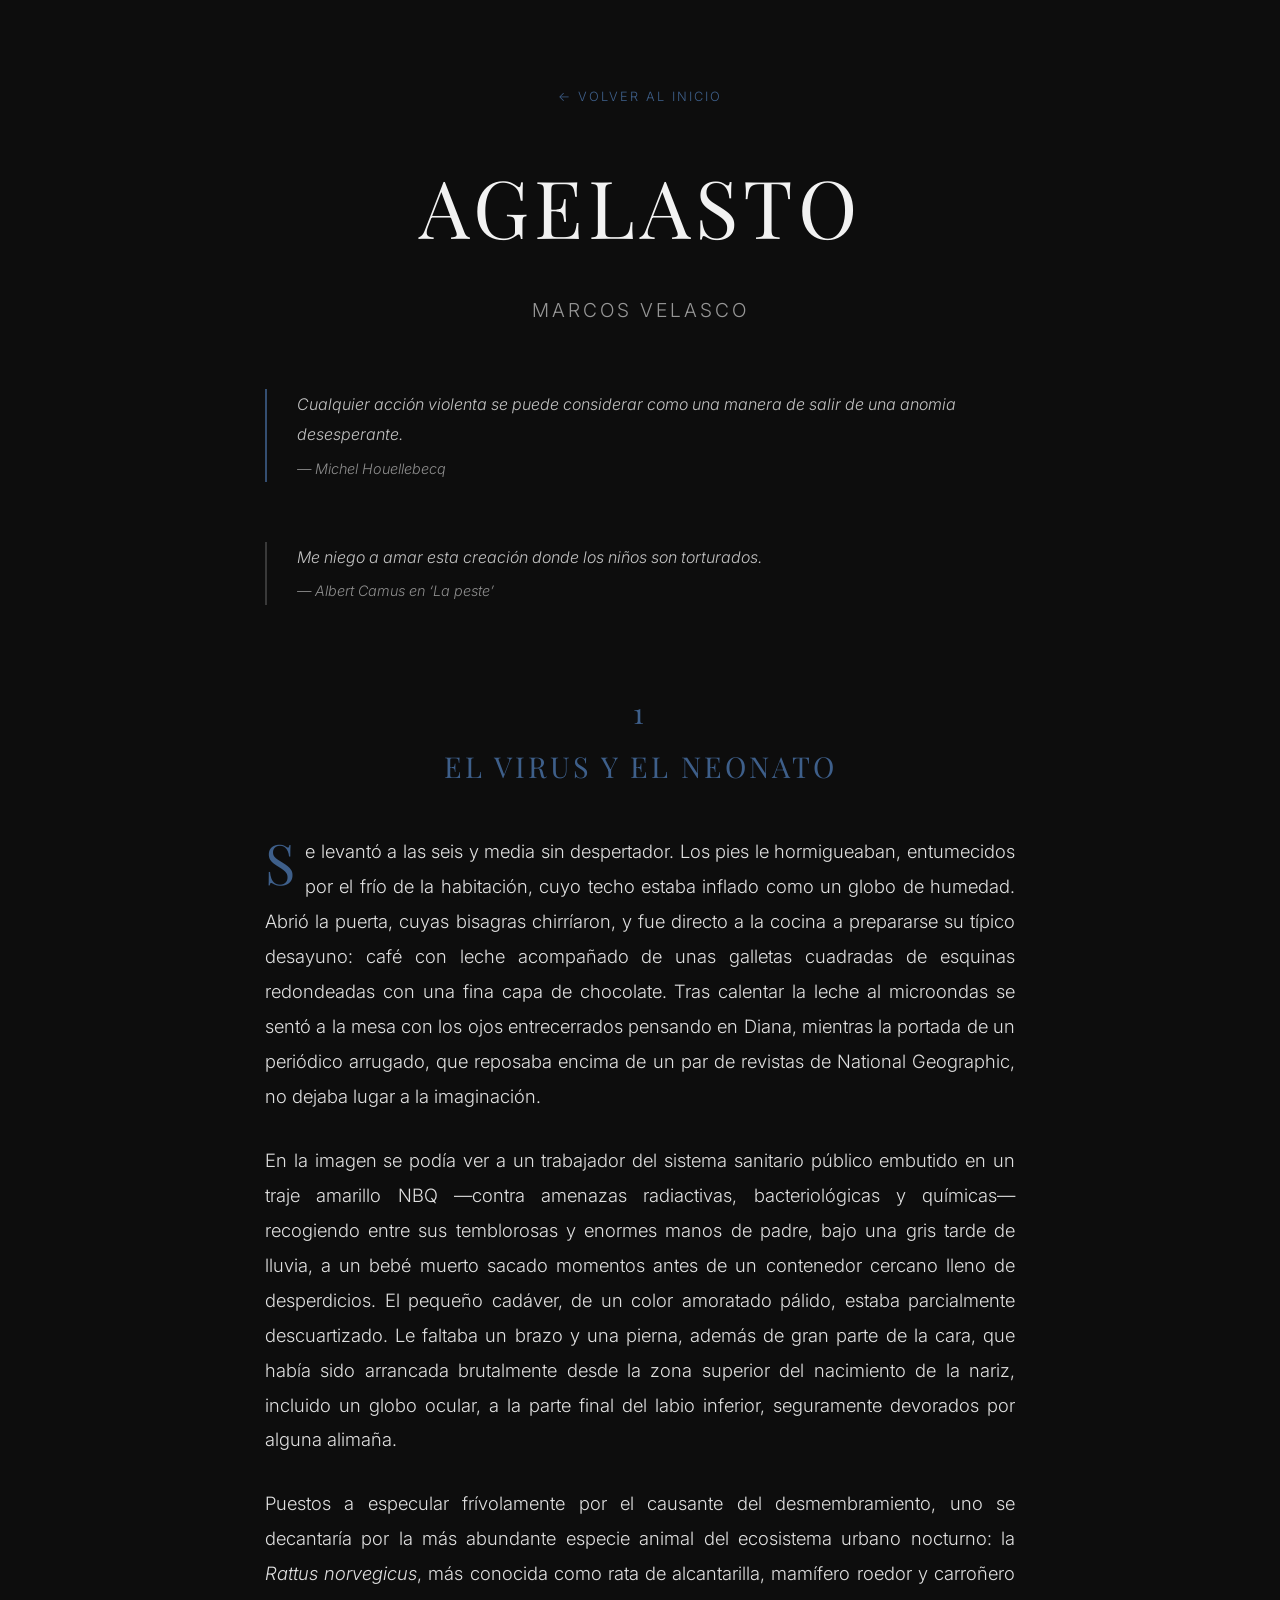
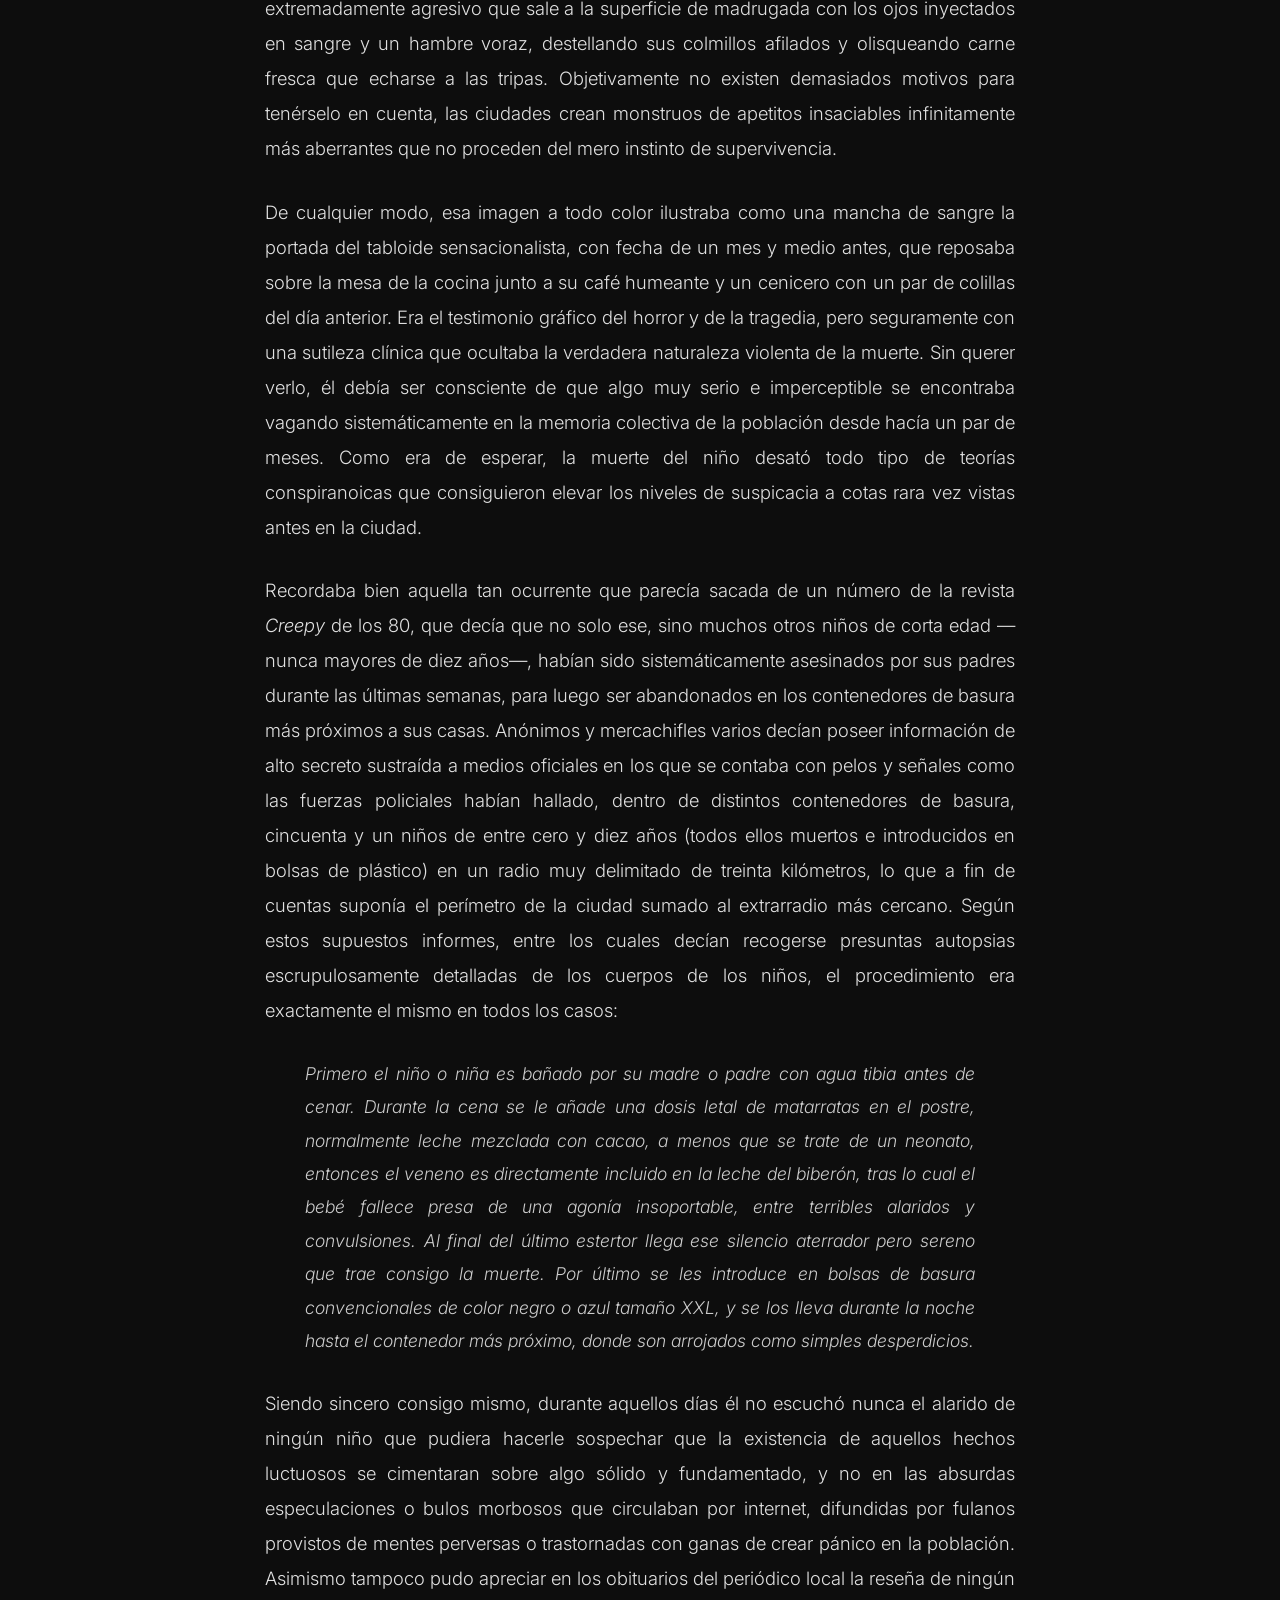
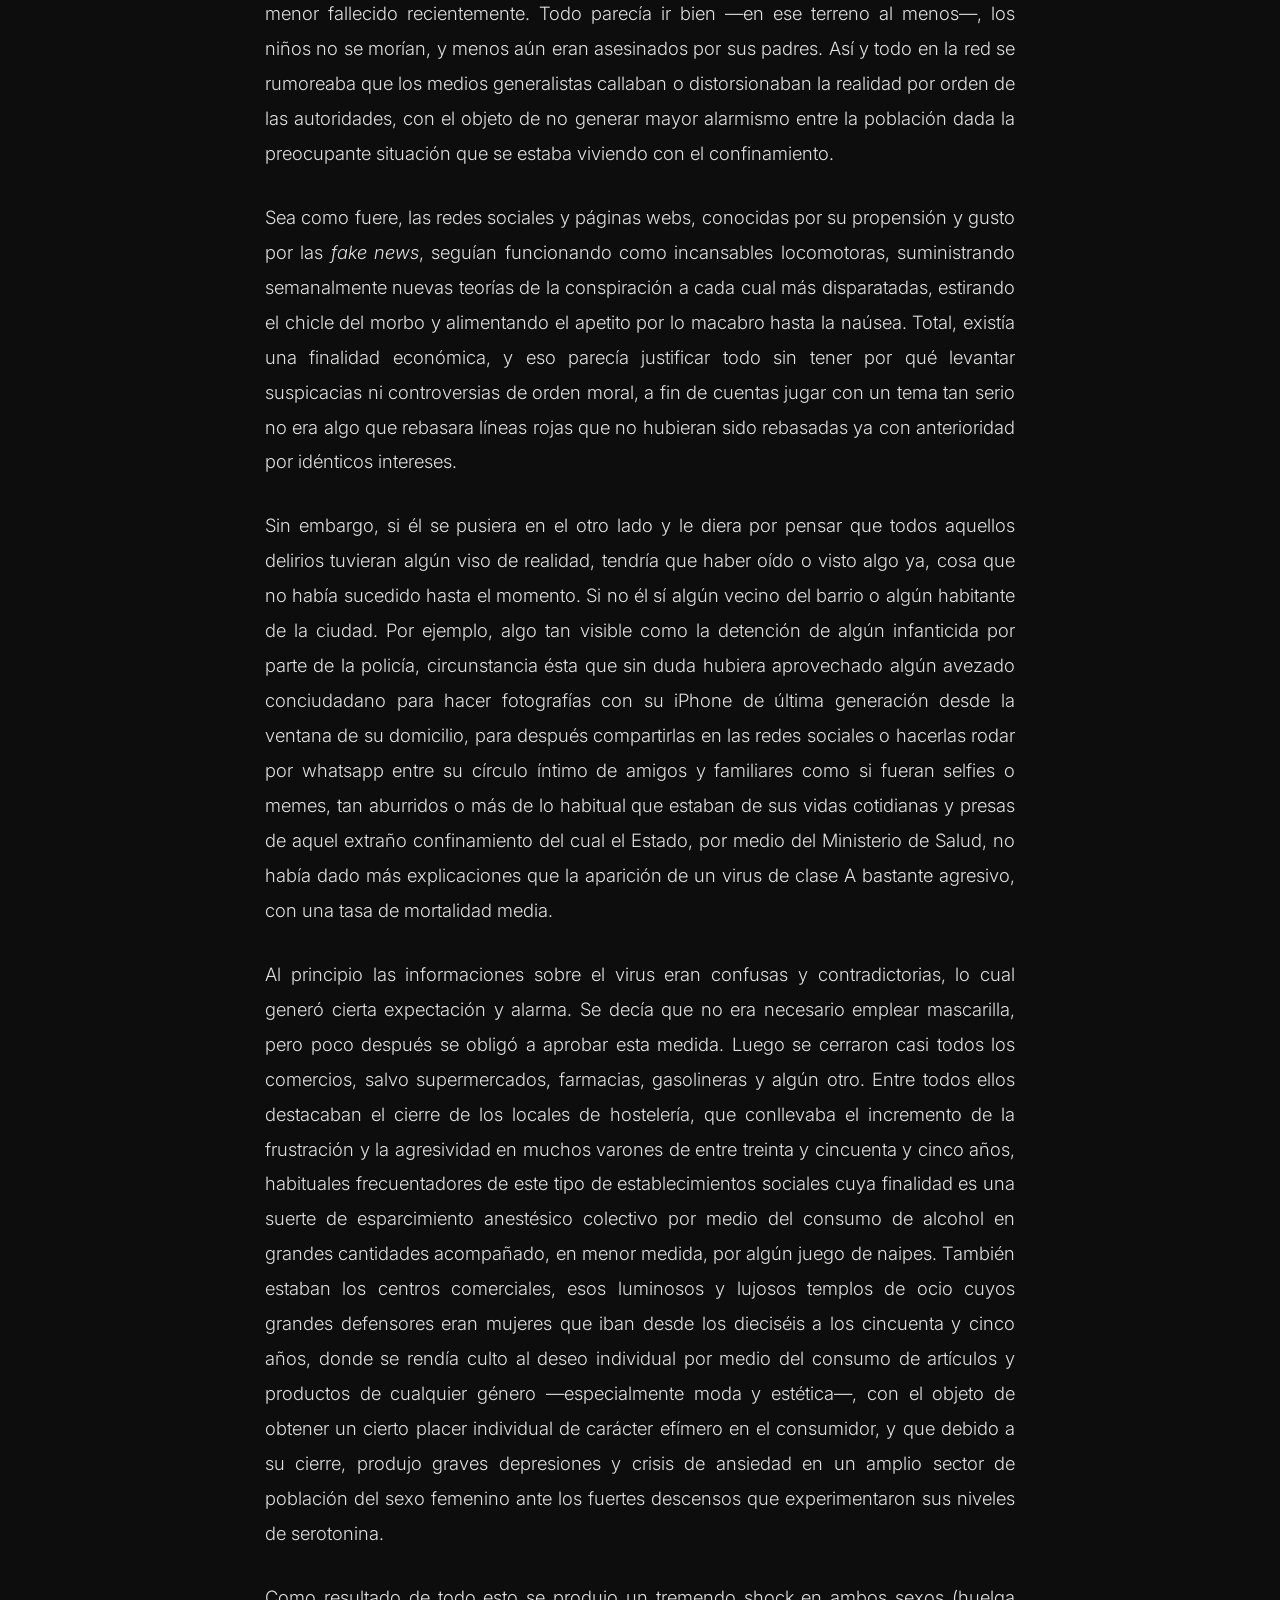
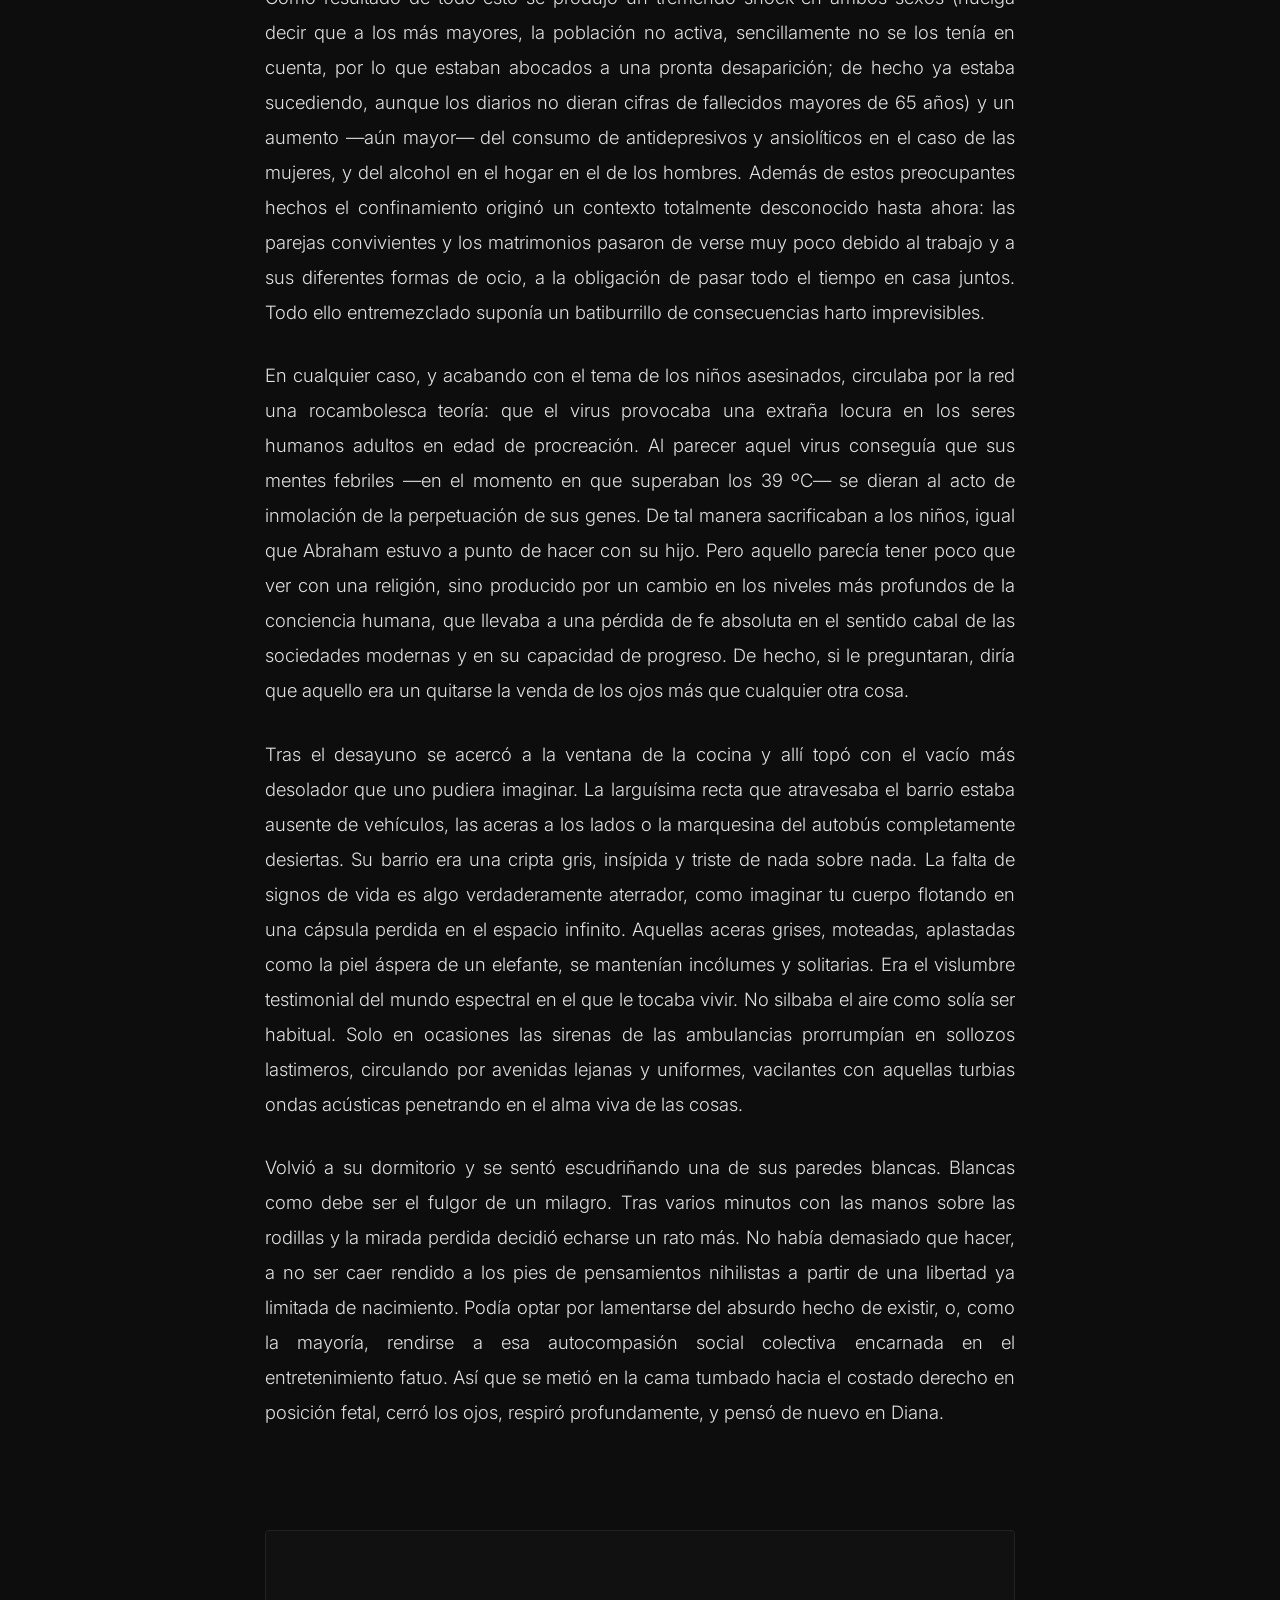
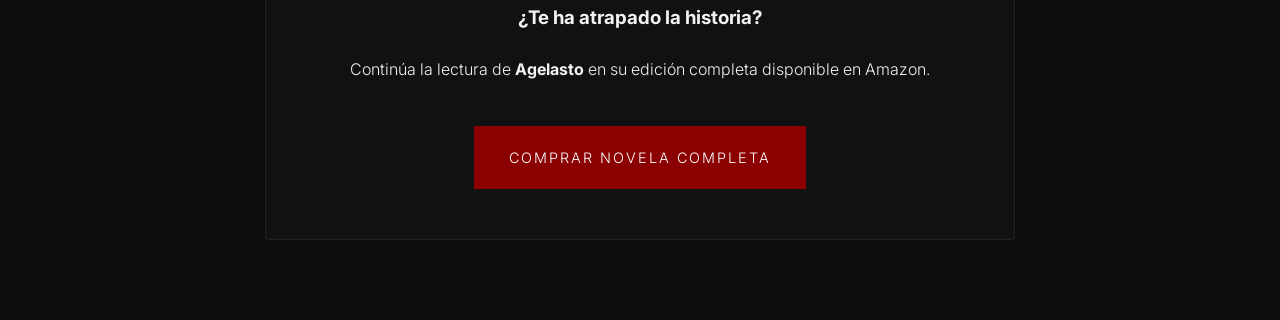
==== agelasto.html @ 5ce23a96 "Subida inicial de la web" ====
﻿<!DOCTYPE html>
<html lang="es">
<head>
    <meta charset="UTF-8">
    <script async src="https://www.googletagmanager.com/gtag/js?id=G-WTJYJR229C"></script>
    <script>
      window.dataLayer = window.dataLayer || [];
      function gtag(){dataLayer.push(arguments);}
      gtag('js', new Date());
      gtag('config', 'G-WTJYJR229C');
    </script>
    <meta name="viewport" content="width=device-width, initial-scale=1.0">
    <title>Agelasto - Capítulo 1 | Marcos Velasco</title>
    <link href="https://fonts.googleapis.com/css2?family=Playfair+Display:ital,wght@0,400..900;1,400..900&family=Inter:wght@300;400&display=swap" rel="stylesheet">
    <style>
        :root { --bg: #0d0d0d; --text: #f2f2f2; --accent: #3e5f8a; }
        body { background: var(--bg); color: var(--text); font-family: 'Inter', sans-serif; line-height: 1.9; margin: 0; font-weight: 300; }
        .container { max-width: 750px; margin: 0 auto; padding: 80px 25px; }
        header { text-align: center; margin-bottom: 60px; }
        .back-link { color: var(--accent); text-decoration: none; font-size: 0.8rem; text-transform: uppercase; letter-spacing: 2px; transition: 0.3s; }
        .back-link:hover { color: white; }
        
        h1 { font-family: 'Playfair Display', serif; font-size: clamp(3rem, 10vw, 5rem); margin: 20px 0 10px; font-weight: 400; text-transform: uppercase; letter-spacing: 5px; }
        .author-name { font-size: 1.2rem; opacity: 0.6; letter-spacing: 3px; text-transform: uppercase; margin-bottom: 50px; }
        
        .quote-box { margin: 60px 0; border-left: 2px solid var(--accent); padding-left: 30px; font-style: italic; opacity: 0.8; }
        .quote-box p { margin: 5px 0; }
        
        .chapter-title { font-family: 'Playfair Display', serif; font-size: 1.8rem; color: var(--accent); margin: 80px 0 40px; text-align: center; text-transform: uppercase; letter-spacing: 3px; }
        
        .novel-text { font-size: 1.15rem; color: #e0e0e0; text-align: justify; hyphens: auto; }
        .novel-text p { margin-bottom: 1.8rem; }
        .novel-text p:first-of-type::first-letter { font-family: 'Playfair Display', serif; font-size: 3.5rem; float: left; line-height: 1; margin-right: 10px; color: var(--accent); }

        .compra-final { background: #111; padding: 50px; margin-top: 100px; text-align: center; border: 1px solid #222; border-radius: 4px; }
        .btn-amazon { background: #8b0000; color: white; padding: 18px 35px; text-decoration: none; display: inline-block; letter-spacing: 2px; text-transform: uppercase; font-size: 0.9rem; margin-top: 25px; transition: 0.3s; }
        .btn-amazon:hover { background: #a00000; transform: translateY(-3px); }

        @media (max-width: 600px) { .novel-text { text-align: left; } }
    </style>
</head>
<body>

    <div class="container">
        <header>
            <a href="index.html" class="back-link">← Volver al inicio</a>
            <h1>AGELASTO</h1>
            <div class="author-name">Marcos Velasco</div>
        </header>

        <div class="quote-box">
            <p>Cualquier acción violenta se puede considerar como una manera de salir de una anomia desesperante.</p>
            <p style="font-size: 0.9rem; opacity: 0.7;">— Michel Houellebecq</p>
        </div>

        <div class="quote-box" style="border-color: #444;">
            <p>Me niego a amar esta creación donde los niños son torturados.</p>
            <p style="font-size: 0.9rem; opacity: 0.7;">— Albert Camus en ‘La peste’</p>
        </div>

        <div class="chapter-title">1<br>El virus y el neonato</div>

        <article class="novel-text">
            <p>Se levantó a las seis y media sin despertador. Los pies le hormigueaban, entumecidos por el frío de la habitación, cuyo techo estaba inflado como un globo de humedad. Abrió la puerta, cuyas bisagras chirríaron, y fue directo a la cocina a prepararse su típico desayuno: café con leche acompañado de unas galletas cuadradas de esquinas redondeadas con una fina capa de chocolate. Tras calentar la leche al microondas se sentó a la mesa con los ojos entrecerrados pensando en Diana, mientras la portada de un periódico arrugado, que reposaba encima de un par de revistas de National Geographic, no dejaba lugar a la imaginación.</p>

            <p>En la imagen se podía ver a un trabajador del sistema sanitario público embutido en un traje amarillo NBQ —contra amenazas radiactivas, bacteriológicas y químicas— recogiendo entre sus temblorosas y enormes manos de padre, bajo una gris tarde de lluvia, a un bebé muerto sacado momentos antes de un contenedor cercano lleno de desperdicios. El pequeño cadáver, de un color amoratado pálido, estaba parcialmente descuartizado. Le faltaba un brazo y una pierna, además de gran parte de la cara, que había sido arrancada brutalmente desde la zona superior del nacimiento de la nariz, incluido un globo ocular, a la parte final del labio inferior, seguramente devorados por alguna alimaña.</p>

            <p>Puestos a especular frívolamente por el causante del desmembramiento, uno se decantaría por la más abundante especie animal del ecosistema urbano nocturno: la <em>Rattus norvegicus</em>, más conocida como rata de alcantarilla, mamífero roedor y carroñero extremadamente agresivo que sale a la superficie de madrugada con los ojos inyectados en sangre y un hambre voraz, destellando sus colmillos afilados y olisqueando carne fresca que echarse a las tripas. Objetivamente no existen demasiados motivos para tenérselo en cuenta, las ciudades crean monstruos de apetitos insaciables infinitamente más aberrantes que no proceden del mero instinto de supervivencia.</p>

            <p>De cualquier modo, esa imagen a todo color ilustraba como una mancha de sangre la portada del tabloide sensacionalista, con fecha de un mes y medio antes, que reposaba sobre la mesa de la cocina junto a su café humeante y un cenicero con un par de colillas del día anterior. Era el testimonio gráfico del horror y de la tragedia, pero seguramente con una sutileza clínica que ocultaba la verdadera naturaleza violenta de la muerte. Sin querer verlo, él debía ser consciente de que algo muy serio e imperceptible se encontraba vagando sistemáticamente en la memoria colectiva de la población desde hacía un par de meses. Como era de esperar, la muerte del niño desató todo tipo de teorías conspiranoicas que consiguieron elevar los niveles de suspicacia a cotas rara vez vistas antes en la ciudad.</p>

            <p>Recordaba bien aquella tan ocurrente que parecía sacada de un número de la revista <em>Creepy</em> de los 80, que decía que no solo ese, sino muchos otros niños de corta edad —nunca mayores de diez años—, habían sido sistemáticamente asesinados por sus padres durante las últimas semanas, para luego ser abandonados en los contenedores de basura más próximos a sus casas. Anónimos y mercachifles varios decían poseer información de alto secreto sustraída a medios oficiales en los que se contaba con pelos y señales como las fuerzas policiales habían hallado, dentro de distintos contenedores de basura, cincuenta y un niños de entre cero y diez años (todos ellos muertos e introducidos en bolsas de plástico) en un radio muy delimitado de treinta kilómetros, lo que a fin de cuentas suponía el perímetro de la ciudad sumado al extrarradio más cercano. Según estos supuestos informes, entre los cuales decían recogerse presuntas autopsias escrupulosamente detalladas de los cuerpos de los niños, el procedimiento era exactamente el mismo en todos los casos:</p>

            <p style="padding: 0 40px; font-style: italic; font-size: 1.1rem; opacity: 0.9;">Primero el niño o niña es bañado por su madre o padre con agua tibia antes de cenar. Durante la cena se le añade una dosis letal de matarratas en el postre, normalmente leche mezclada con cacao, a menos que se trate de un neonato, entonces el veneno es directamente incluido en la leche del biberón, tras lo cual el bebé fallece presa de una agonía insoportable, entre terribles alaridos y convulsiones. Al final del último estertor llega ese silencio aterrador pero sereno que trae consigo la muerte. Por último se les introduce en bolsas de basura convencionales de color negro o azul tamaño XXL, y se los lleva durante la noche hasta el contenedor más próximo, donde son arrojados como simples desperdicios.</p>

            <p>Siendo sincero consigo mismo, durante aquellos días él no escuchó nunca el alarido de ningún niño que pudiera hacerle sospechar que la existencia de aquellos hechos luctuosos se cimentaran sobre algo sólido y fundamentado, y no en las absurdas especulaciones o bulos morbosos que circulaban por internet, difundidas por fulanos provistos de mentes perversas o trastornadas con ganas de crear pánico en la población. Asimismo tampoco pudo apreciar en los obituarios del periódico local la reseña de ningún menor fallecido recientemente. Todo parecía ir bien —en ese terreno al menos—, los niños no se morían, y menos aún eran asesinados por sus padres. Así y todo en la red se rumoreaba que los medios generalistas callaban o distorsionaban la realidad por orden de las autoridades, con el objeto de no generar mayor alarmismo entre la población dada la preocupante situación que se estaba viviendo con el confinamiento.</p>

            <p>Sea como fuere, las redes sociales y páginas webs, conocidas por su propensión y gusto por las <em>fake news</em>, seguían funcionando como incansables locomotoras, suministrando semanalmente nuevas teorías de la conspiración a cada cual más disparatadas, estirando el chicle del morbo y alimentando el apetito por lo macabro hasta la naúsea. Total, existía una finalidad económica, y eso parecía justificar todo sin tener por qué levantar suspicacias ni controversias de orden moral, a fin de cuentas jugar con un tema tan serio no era algo que rebasara líneas rojas que no hubieran sido rebasadas ya con anterioridad por idénticos intereses.</p>

            <p>Sin embargo, si él se pusiera en el otro lado y le diera por pensar que todos aquellos delirios tuvieran algún viso de realidad, tendría que haber oído o visto algo ya, cosa que no había sucedido hasta el momento. Si no él sí algún vecino del barrio o algún habitante de la ciudad. Por ejemplo, algo tan visible como la detención de algún infanticida por parte de la policía, circunstancia ésta que sin duda hubiera aprovechado algún avezado conciudadano para hacer fotografías con su iPhone de última generación desde la ventana de su domicilio, para después compartirlas en las redes sociales o hacerlas rodar por whatsapp entre su círculo íntimo de amigos y familiares como si fueran selfies o memes, tan aburridos o más de lo habitual que estaban de sus vidas cotidianas y presas de aquel extraño confinamiento del cual el Estado, por medio del Ministerio de Salud, no había dado más explicaciones que la aparición de un virus de clase A bastante agresivo, con una tasa de mortalidad media.</p>

            <p>Al principio las informaciones sobre el virus eran confusas y contradictorias, lo cual generó cierta expectación y alarma. Se decía que no era necesario emplear mascarilla, pero poco después se obligó a aprobar esta medida. Luego se cerraron casi todos los comercios, salvo supermercados, farmacias, gasolineras y algún otro. Entre todos ellos destacaban el cierre de los locales de hostelería, que conllevaba el incremento de la frustración y la agresividad en muchos varones de entre treinta y cincuenta y cinco años, habituales frecuentadores de este tipo de establecimientos sociales cuya finalidad es una suerte de esparcimiento anestésico colectivo por medio del consumo de alcohol en grandes cantidades acompañado, en menor medida, por algún juego de naipes. También estaban los centros comerciales, esos luminosos y lujosos templos de ocio cuyos grandes defensores eran mujeres que iban desde los dieciséis a los cincuenta y cinco años, donde se rendía culto al deseo individual por medio del consumo de artículos y productos de cualquier género —especialmente moda y estética—, con el objeto de obtener un cierto placer individual de carácter efímero en el consumidor, y que debido a su cierre, produjo graves depresiones y crisis de ansiedad en un amplio sector de población del sexo femenino ante los fuertes descensos que experimentaron sus niveles de serotonina.</p>

            <p>Como resultado de todo esto se produjo un tremendo shock en ambos sexos (huelga decir que a los más mayores, la población no activa, sencillamente no se los tenía en cuenta, por lo que estaban abocados a una pronta desaparición; de hecho ya estaba sucediendo, aunque los diarios no dieran cifras de fallecidos mayores de 65 años) y un aumento —aún mayor— del consumo de antidepresivos y ansiolíticos en el caso de las mujeres, y del alcohol en el hogar en el de los hombres. Además de estos preocupantes hechos el confinamiento originó un contexto totalmente desconocido hasta ahora: las parejas convivientes y los matrimonios pasaron de verse muy poco debido al trabajo y a sus diferentes formas de ocio, a la obligación de pasar todo el tiempo en casa juntos. Todo ello entremezclado suponía un batiburrillo de consecuencias harto imprevisibles.</p>

            <p>En cualquier caso, y acabando con el tema de los niños asesinados, circulaba por la red una rocambolesca teoría: que el virus provocaba una extraña locura en los seres humanos adultos en edad de procreación. Al parecer aquel virus conseguía que sus mentes febriles —en el momento en que superaban los 39 ºC— se dieran al acto de inmolación de la perpetuación de sus genes. De tal manera sacrificaban a los niños, igual que Abraham estuvo a punto de hacer con su hijo. Pero aquello parecía tener poco que ver con una religión, sino producido por un cambio en los niveles más profundos de la conciencia humana, que llevaba a una pérdida de fe absoluta en el sentido cabal de las sociedades modernas y en su capacidad de progreso. De hecho, si le preguntaran, diría que aquello era un quitarse la venda de los ojos más que cualquier otra cosa.</p>

            <p>Tras el desayuno se acercó a la ventana de la cocina y allí topó con el vacío más desolador que uno pudiera imaginar. La larguísima recta que atravesaba el barrio estaba ausente de vehículos, las aceras a los lados o la marquesina del autobús completamente desiertas. Su barrio era una cripta gris, insípida y triste de nada sobre nada. La falta de signos de vida es algo verdaderamente aterrador, como imaginar tu cuerpo flotando en una cápsula perdida en el espacio infinito. Aquellas aceras grises, moteadas, aplastadas como la piel áspera de un elefante, se mantenían incólumes y solitarias. Era el vislumbre testimonial del mundo espectral en el que le tocaba vivir. No silbaba el aire como solía ser habitual. Solo en ocasiones las sirenas de las ambulancias prorrumpían en sollozos lastimeros, circulando por avenidas lejanas y uniformes, vacilantes con aquellas turbias ondas acústicas penetrando en el alma viva de las cosas.</p>

            <p>Volvió a su dormitorio y se sentó escudriñando una de sus paredes blancas. Blancas como debe ser el fulgor de un milagro. Tras varios minutos con las manos sobre las rodillas y la mirada perdida decidió echarse un rato más. No había demasiado que hacer, a no ser caer rendido a los pies de pensamientos nihilistas a partir de una libertad ya limitada de nacimiento. Podía optar por lamentarse del absurdo hecho de existir, o, como la mayoría, rendirse a esa autocompasión social colectiva encarnada en el entretenimiento fatuo. Así que se metió en la cama tumbado hacia el costado derecho en posición fetal, cerró los ojos, respiró profundamente, y pensó de nuevo en Diana.</p>
        </article>

        <div class="compra-final">
            <h3>¿Te ha atrapado la historia?</h3>
            <p>Continúa la lectura de <strong>Agelasto</strong> en su edición completa disponible en Amazon.</p>
            <a href="https://www.amazon.es/Agelasto-Marcos-Pérez-Velasco/dp/B0F4QNHPDY" target="_blank" class="btn-amazon">Comprar Novela Completa</a>
        </div>
    </div>

</body>
</html>
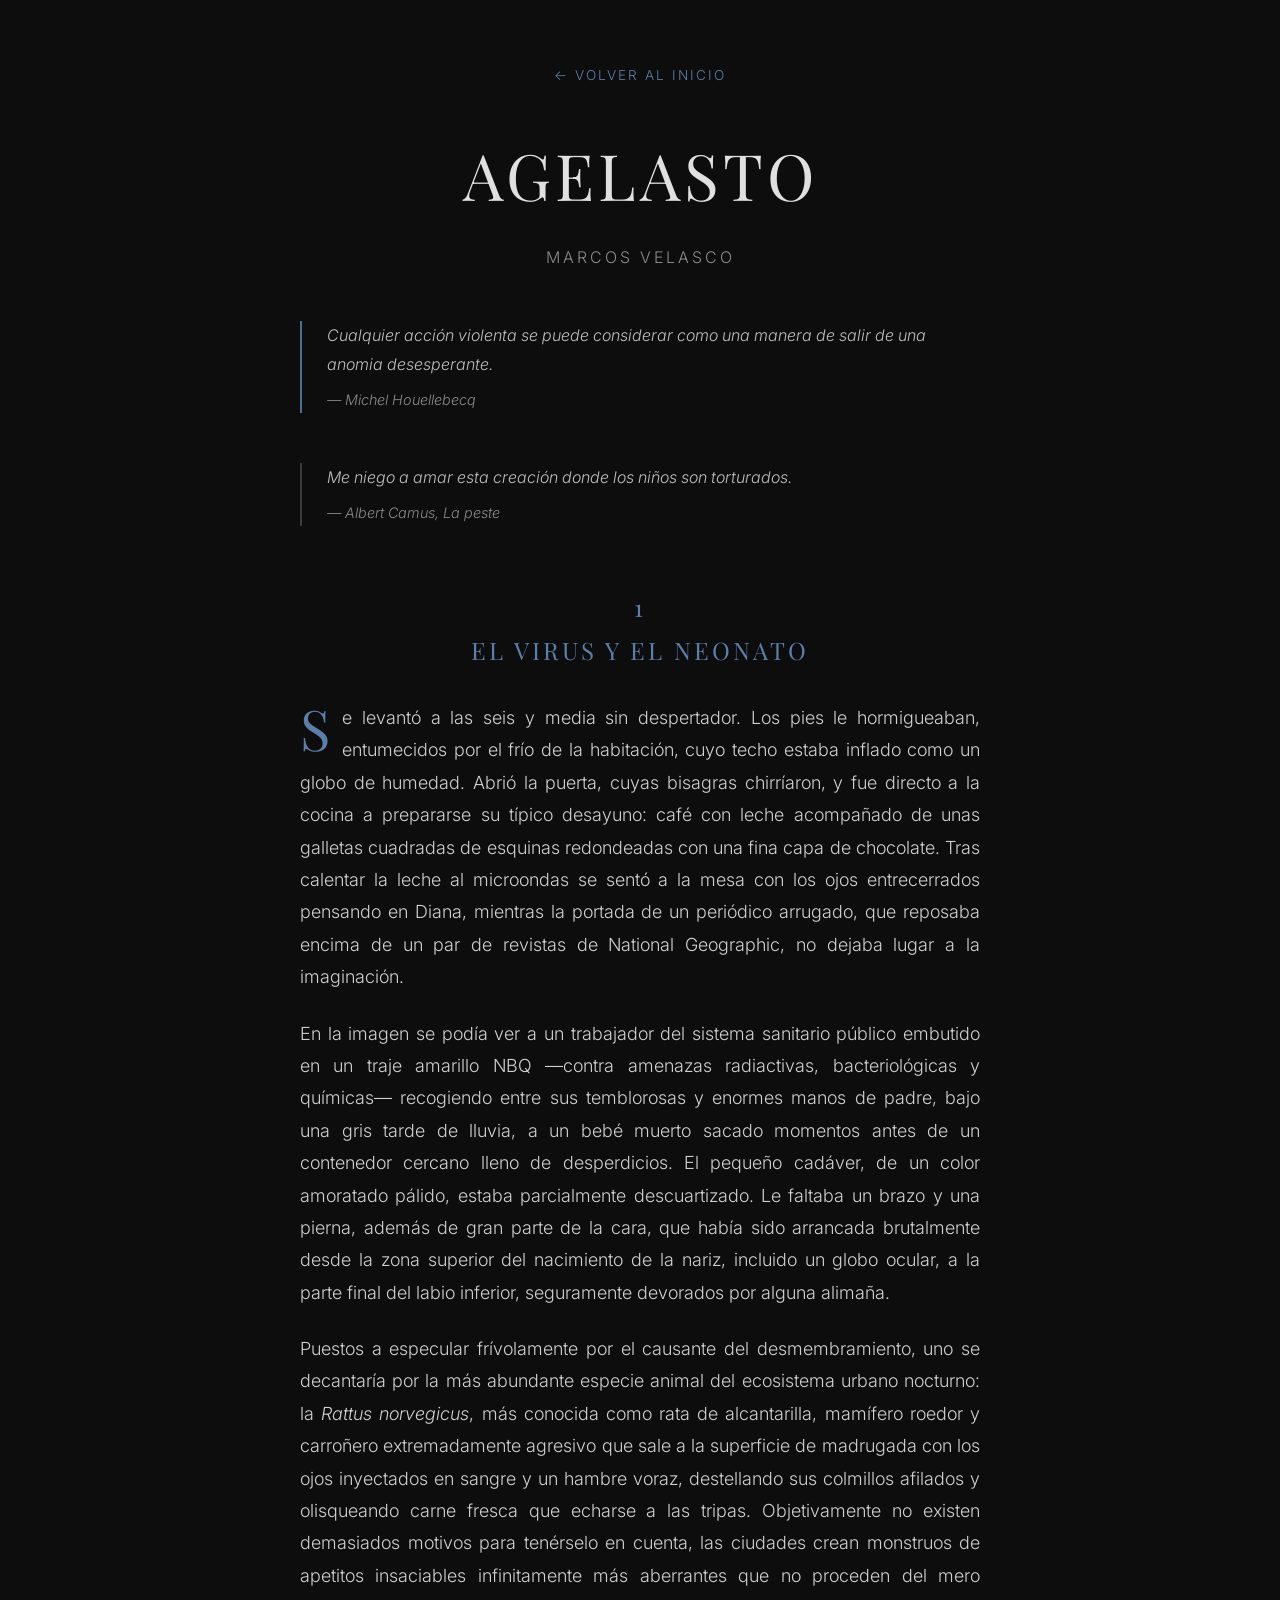
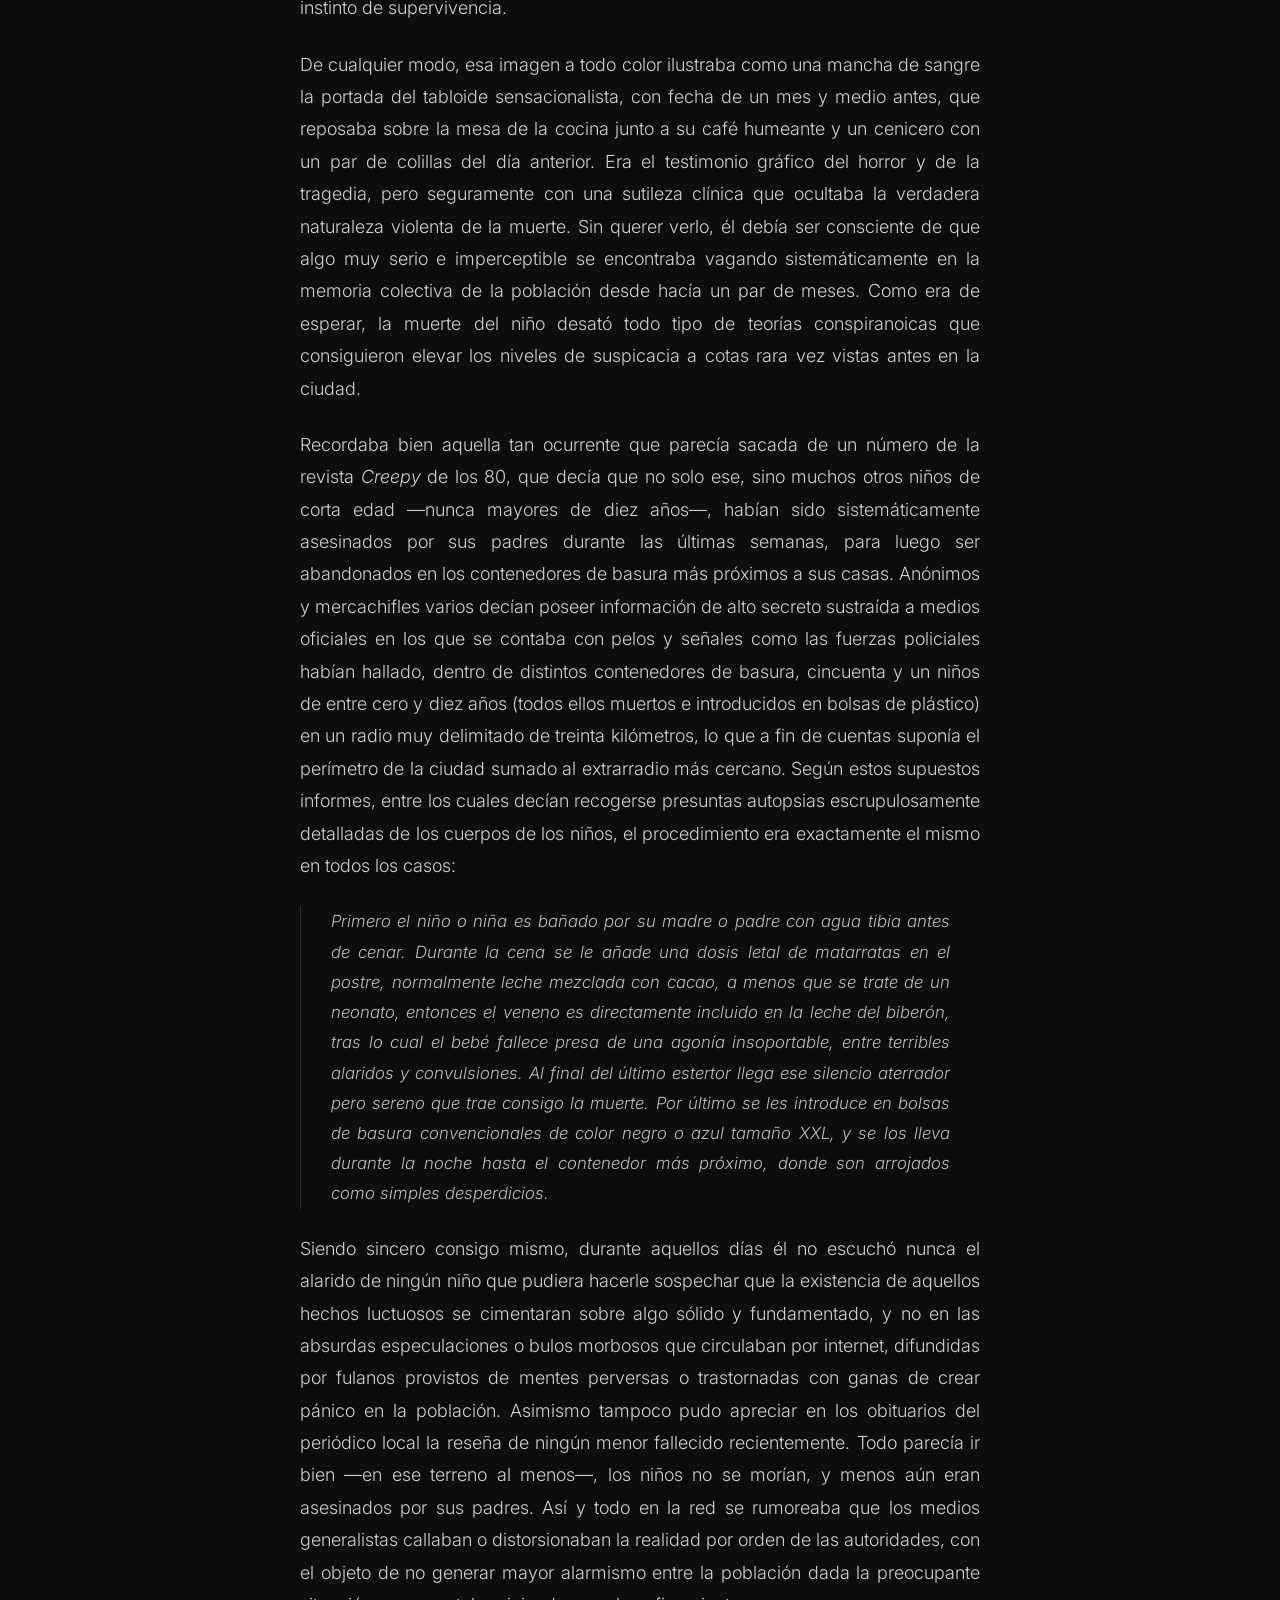
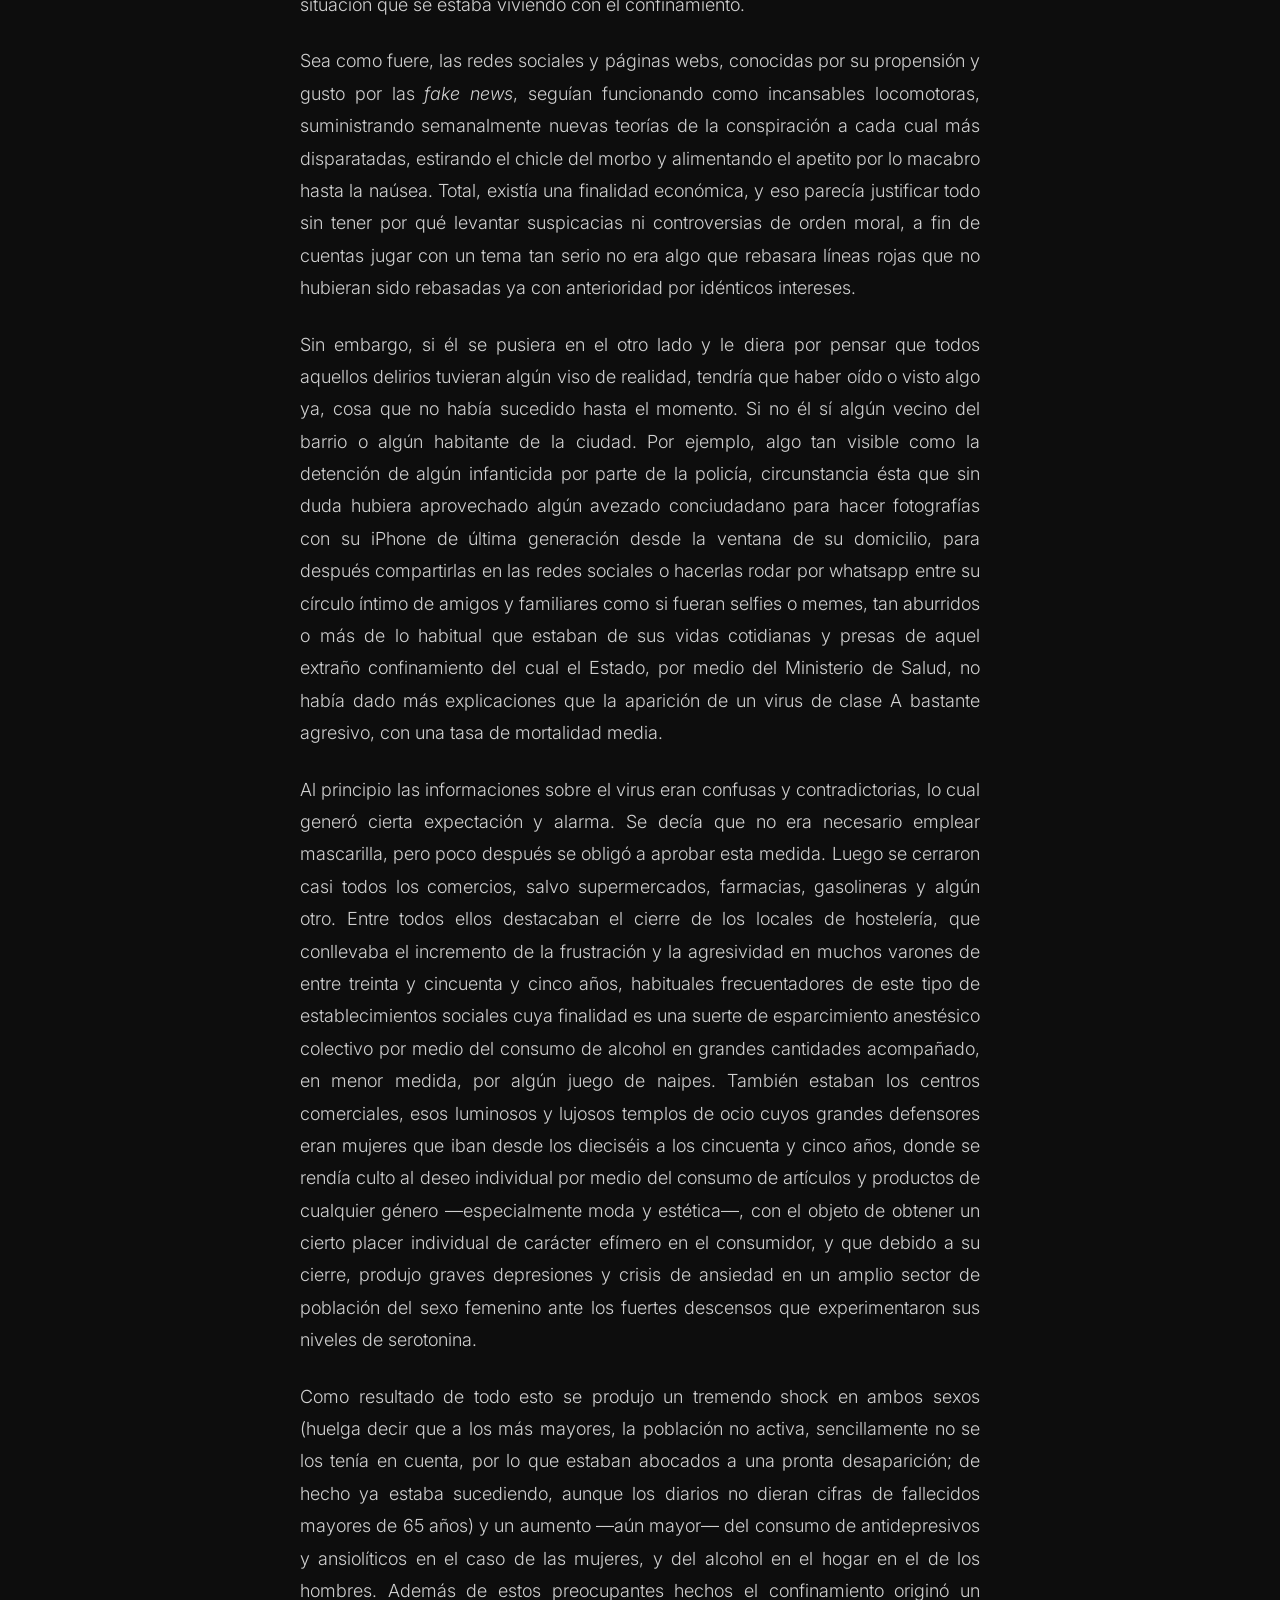
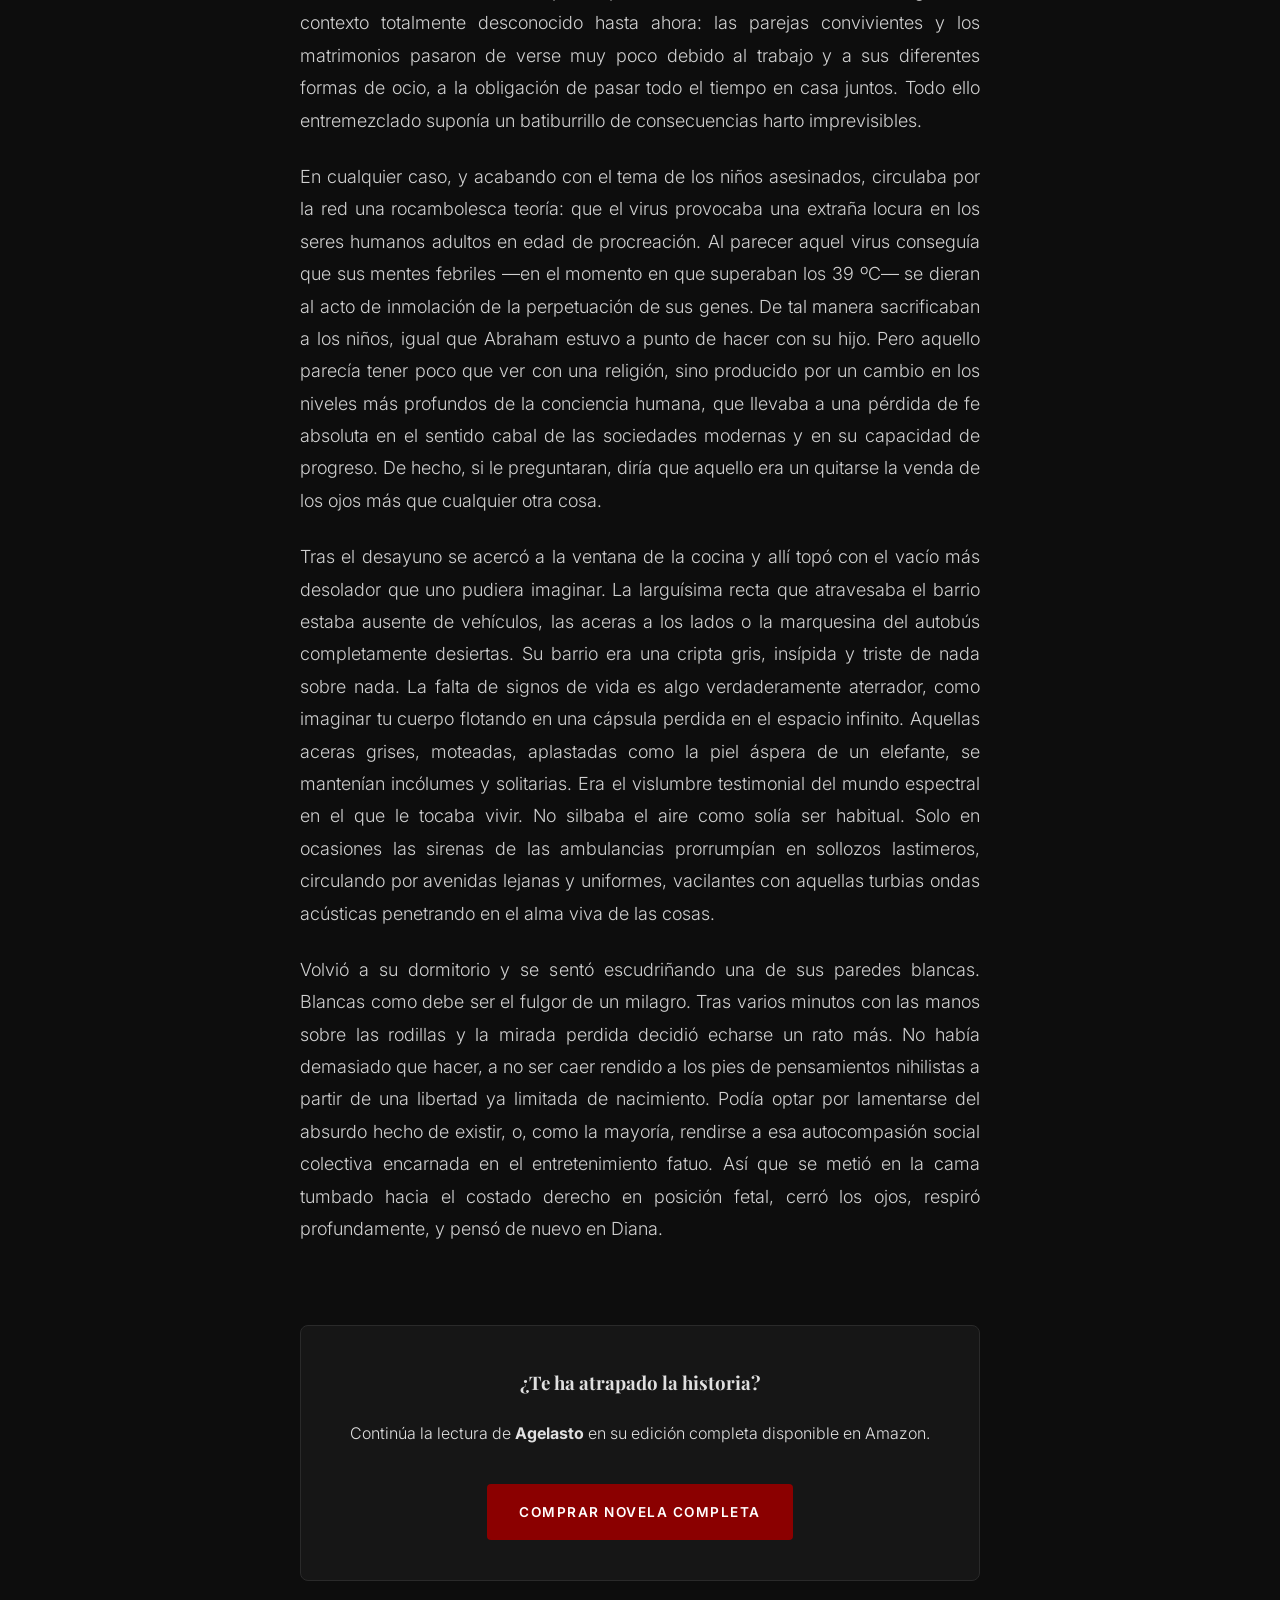
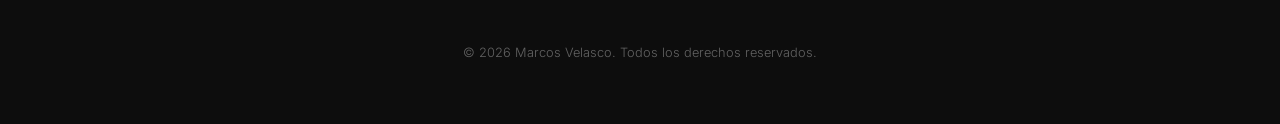
==== commit 139501f4: "Update agelasto.html" ====
--- a/agelasto.html
+++ b/agelasto.html
@@ -1,7 +1,14 @@
-﻿<!DOCTYPE html>
+<!DOCTYPE html>
 <html lang="es">
 <head>
     <meta charset="UTF-8">
+    <meta name="viewport" content="width=device-width, initial-scale=1.0">
+    
+    <!-- SEO Básico -->
+    <title>Agelasto - Capítulo 1 | Marcos Velasco</title>
+    <meta name="description" content="Lee el primer capítulo de 'Agelasto', la nueva novela de Marcos Velasco. Un thriller filosófico sobre el colapso social y la condición humana.">
+    
+    <!-- Google Analytics (Tu código original) -->
     <script async src="https://www.googletagmanager.com/gtag/js?id=G-WTJYJR229C"></script>
     <script>
       window.dataLayer = window.dataLayer || [];
@@ -9,34 +16,137 @@
       gtag('js', new Date());
       gtag('config', 'G-WTJYJR229C');
     </script>
-    <meta name="viewport" content="width=device-width, initial-scale=1.0">
-    <title>Agelasto - Capítulo 1 | Marcos Velasco</title>
-    <link href="https://fonts.googleapis.com/css2?family=Playfair+Display:ital,wght@0,400..900;1,400..900&family=Inter:wght@300;400&display=swap" rel="stylesheet">
+
+    <!-- Fuentes -->
+    <link rel="preconnect" href="https://fonts.googleapis.com">
+    <link rel="preconnect" href="https://fonts.gstatic.com" crossorigin>
+    <link href="https://fonts.googleapis.com/css2?family=Inter:wght@300;400&family=Playfair+Display:ital,wght@0,400..900;1,400..900&display=swap" rel="stylesheet">
+    
     <style>
-        :root { --bg: #0d0d0d; --text: #f2f2f2; --accent: #3e5f8a; }
-        body { background: var(--bg); color: var(--text); font-family: 'Inter', sans-serif; line-height: 1.9; margin: 0; font-weight: 300; }
-        .container { max-width: 750px; margin: 0 auto; padding: 80px 25px; }
-        header { text-align: center; margin-bottom: 60px; }
-        .back-link { color: var(--accent); text-decoration: none; font-size: 0.8rem; text-transform: uppercase; letter-spacing: 2px; transition: 0.3s; }
-        .back-link:hover { color: white; }
-        
-        h1 { font-family: 'Playfair Display', serif; font-size: clamp(3rem, 10vw, 5rem); margin: 20px 0 10px; font-weight: 400; text-transform: uppercase; letter-spacing: 5px; }
-        .author-name { font-size: 1.2rem; opacity: 0.6; letter-spacing: 3px; text-transform: uppercase; margin-bottom: 50px; }
-        
-        .quote-box { margin: 60px 0; border-left: 2px solid var(--accent); padding-left: 30px; font-style: italic; opacity: 0.8; }
-        .quote-box p { margin: 5px 0; }
-        
-        .chapter-title { font-family: 'Playfair Display', serif; font-size: 1.8rem; color: var(--accent); margin: 80px 0 40px; text-align: center; text-transform: uppercase; letter-spacing: 3px; }
-        
-        .novel-text { font-size: 1.15rem; color: #e0e0e0; text-align: justify; hyphens: auto; }
-        .novel-text p { margin-bottom: 1.8rem; }
-        .novel-text p:first-of-type::first-letter { font-family: 'Playfair Display', serif; font-size: 3.5rem; float: left; line-height: 1; margin-right: 10px; color: var(--accent); }
-
-        .compra-final { background: #111; padding: 50px; margin-top: 100px; text-align: center; border: 1px solid #222; border-radius: 4px; }
-        .btn-amazon { background: #8b0000; color: white; padding: 18px 35px; text-decoration: none; display: inline-block; letter-spacing: 2px; text-transform: uppercase; font-size: 0.9rem; margin-top: 25px; transition: 0.3s; }
-        .btn-amazon:hover { background: #a00000; transform: translateY(-3px); }
-
-        @media (max-width: 600px) { .novel-text { text-align: left; } }
+        :root { 
+            --bg: #0d0d0d; 
+            --text: #e0e0e0; 
+            --accent: #5a7faa; /* Un poco más suave para mejor contraste en lectura */
+        }
+        body { 
+            background: var(--bg); 
+            color: var(--text); 
+            font-family: 'Inter', sans-serif; 
+            line-height: 1.8; 
+            margin: 0; 
+            font-weight: 300; 
+        }
+        .container { 
+            max-width: 680px; /* Ligeramente más estrecho para óptima legibilidad (60-75 caracteres por línea) */
+            margin: 0 auto; 
+            padding: 60px 20px; 
+        }
+        header { 
+            text-align: center; 
+            margin-bottom: 50px; 
+        }
+        .back-link { 
+            color: var(--accent); 
+            text-decoration: none; 
+            font-size: 0.85rem; 
+            text-transform: uppercase; 
+            letter-spacing: 2px; 
+            transition: 0.3s; 
+            display: inline-block;
+            margin-bottom: 20px;
+        }
+        .back-link:hover { 
+            color: white; 
+            transform: translateX(-3px);
+        }
+        
+        h1 { 
+            font-family: 'Playfair Display', serif; 
+            font-size: clamp(2.5rem, 8vw, 4rem); 
+            margin: 10px 0; 
+            font-weight: 400; 
+            text-transform: uppercase; 
+            letter-spacing: 4px; 
+        }
+        .author-name { 
+            font-size: 1rem; 
+            opacity: 0.6; 
+            letter-spacing: 3px; 
+            text-transform: uppercase; 
+            margin-bottom: 40px; 
+        }
+        
+        .quote-box { 
+            margin: 50px 0; 
+            border-left: 2px solid var(--accent); 
+            padding-left: 25px; 
+            font-style: italic; 
+            opacity: 0.85; 
+        }
+        .quote-box p { margin: 8px 0; }
+        
+        .chapter-title { 
+            font-family: 'Playfair Display', serif; 
+            font-size: 1.5rem; 
+            color: var(--accent); 
+            margin: 60px 0 30px; 
+            text-align: center; 
+            text-transform: uppercase; 
+            letter-spacing: 3px; 
+        }
+        
+        .novel-text { 
+            font-size: 1.125rem; 
+            color: #d0d0d0; 
+            text-align: justify; 
+            hyphens: auto; 
+        }
+        .novel-text p { margin-bottom: 1.5rem; }
+        
+        /* Letra capital mejorada */
+        .novel-text p:first-of-type::first-letter { 
+            font-family: 'Playfair Display', serif; 
+            font-size: 3.5rem; 
+            float: left; 
+            line-height: 0.8; 
+            margin-right: 12px; 
+            margin-top: 4px;
+            color: var(--accent); 
+        }
+
+        .compra-final { 
+            background: #161616; 
+            padding: 40px 30px; 
+            margin-top: 80px; 
+            text-align: center; 
+            border: 1px solid #2a2a2a; 
+            border-radius: 8px; 
+        }
+        .compra-final h3 { font-family: 'Playfair Display', serif; margin-top: 0; }
+        .btn-amazon { 
+            background: #8b0000; 
+            color: white; 
+            padding: 16px 32px; 
+            text-decoration: none; 
+            display: inline-block; 
+            letter-spacing: 1.5px; 
+            text-transform: uppercase; 
+            font-size: 0.85rem; 
+            font-weight: 600;
+            margin-top: 20px; 
+            border-radius: 4px;
+            transition: 0.3s; 
+        }
+        .btn-amazon:hover { 
+            background: #a50000; 
+            transform: translateY(-3px); 
+            box-shadow: 0 4px 15px rgba(139, 0, 0, 0.4);
+        }
+
+        @media (max-width: 600px) { 
+            .novel-text { text-align: left; hyphens: none; } /* En móvil, justificado + guiones puede verse raro */
+            .container { padding: 40px 15px; }
+        }
     </style>
 </head>
 <body>
@@ -55,7 +165,7 @@
 
         <div class="quote-box" style="border-color: #444;">
             <p>Me niego a amar esta creación donde los niños son torturados.</p>
-            <p style="font-size: 0.9rem; opacity: 0.7;">— Albert Camus en ‘La peste’</p>
+            <p style="font-size: 0.9rem; opacity: 0.7;">— Albert Camus, <em>La peste</em></p>
         </div>
 
         <div class="chapter-title">1<br>El virus y el neonato</div>
@@ -71,7 +181,7 @@
 
             <p>Recordaba bien aquella tan ocurrente que parecía sacada de un número de la revista <em>Creepy</em> de los 80, que decía que no solo ese, sino muchos otros niños de corta edad —nunca mayores de diez años—, habían sido sistemáticamente asesinados por sus padres durante las últimas semanas, para luego ser abandonados en los contenedores de basura más próximos a sus casas. Anónimos y mercachifles varios decían poseer información de alto secreto sustraída a medios oficiales en los que se contaba con pelos y señales como las fuerzas policiales habían hallado, dentro de distintos contenedores de basura, cincuenta y un niños de entre cero y diez años (todos ellos muertos e introducidos en bolsas de plástico) en un radio muy delimitado de treinta kilómetros, lo que a fin de cuentas suponía el perímetro de la ciudad sumado al extrarradio más cercano. Según estos supuestos informes, entre los cuales decían recogerse presuntas autopsias escrupulosamente detalladas de los cuerpos de los niños, el procedimiento era exactamente el mismo en todos los casos:</p>
 
-            <p style="padding: 0 40px; font-style: italic; font-size: 1.1rem; opacity: 0.9;">Primero el niño o niña es bañado por su madre o padre con agua tibia antes de cenar. Durante la cena se le añade una dosis letal de matarratas en el postre, normalmente leche mezclada con cacao, a menos que se trate de un neonato, entonces el veneno es directamente incluido en la leche del biberón, tras lo cual el bebé fallece presa de una agonía insoportable, entre terribles alaridos y convulsiones. Al final del último estertor llega ese silencio aterrador pero sereno que trae consigo la muerte. Por último se les introduce en bolsas de basura convencionales de color negro o azul tamaño XXL, y se los lleva durante la noche hasta el contenedor más próximo, donde son arrojados como simples desperdicios.</p>
+            <p style="padding: 0 30px; font-style: italic; font-size: 1.05rem; opacity: 0.9; border-left: 1px solid #333;">Primero el niño o niña es bañado por su madre o padre con agua tibia antes de cenar. Durante la cena se le añade una dosis letal de matarratas en el postre, normalmente leche mezclada con cacao, a menos que se trate de un neonato, entonces el veneno es directamente incluido en la leche del biberón, tras lo cual el bebé fallece presa de una agonía insoportable, entre terribles alaridos y convulsiones. Al final del último estertor llega ese silencio aterrador pero sereno que trae consigo la muerte. Por último se les introduce en bolsas de basura convencionales de color negro o azul tamaño XXL, y se los lleva durante la noche hasta el contenedor más próximo, donde son arrojados como simples desperdicios.</p>
 
             <p>Siendo sincero consigo mismo, durante aquellos días él no escuchó nunca el alarido de ningún niño que pudiera hacerle sospechar que la existencia de aquellos hechos luctuosos se cimentaran sobre algo sólido y fundamentado, y no en las absurdas especulaciones o bulos morbosos que circulaban por internet, difundidas por fulanos provistos de mentes perversas o trastornadas con ganas de crear pánico en la población. Asimismo tampoco pudo apreciar en los obituarios del periódico local la reseña de ningún menor fallecido recientemente. Todo parecía ir bien —en ese terreno al menos—, los niños no se morían, y menos aún eran asesinados por sus padres. Así y todo en la red se rumoreaba que los medios generalistas callaban o distorsionaban la realidad por orden de las autoridades, con el objeto de no generar mayor alarmismo entre la población dada la preocupante situación que se estaba viviendo con el confinamiento.</p>
 
@@ -95,7 +205,11 @@
             <p>Continúa la lectura de <strong>Agelasto</strong> en su edición completa disponible en Amazon.</p>
             <a href="https://www.amazon.es/Agelasto-Marcos-Pérez-Velasco/dp/B0F4QNHPDY" target="_blank" class="btn-amazon">Comprar Novela Completa</a>
         </div>
+        
+        <footer style="text-align: center; margin-top: 60px; opacity: 0.4; font-size: 0.8rem;">
+            © 2026 Marcos Velasco. Todos los derechos reservados.
+        </footer>
     </div>
 
 </body>
-</html>+</html>
